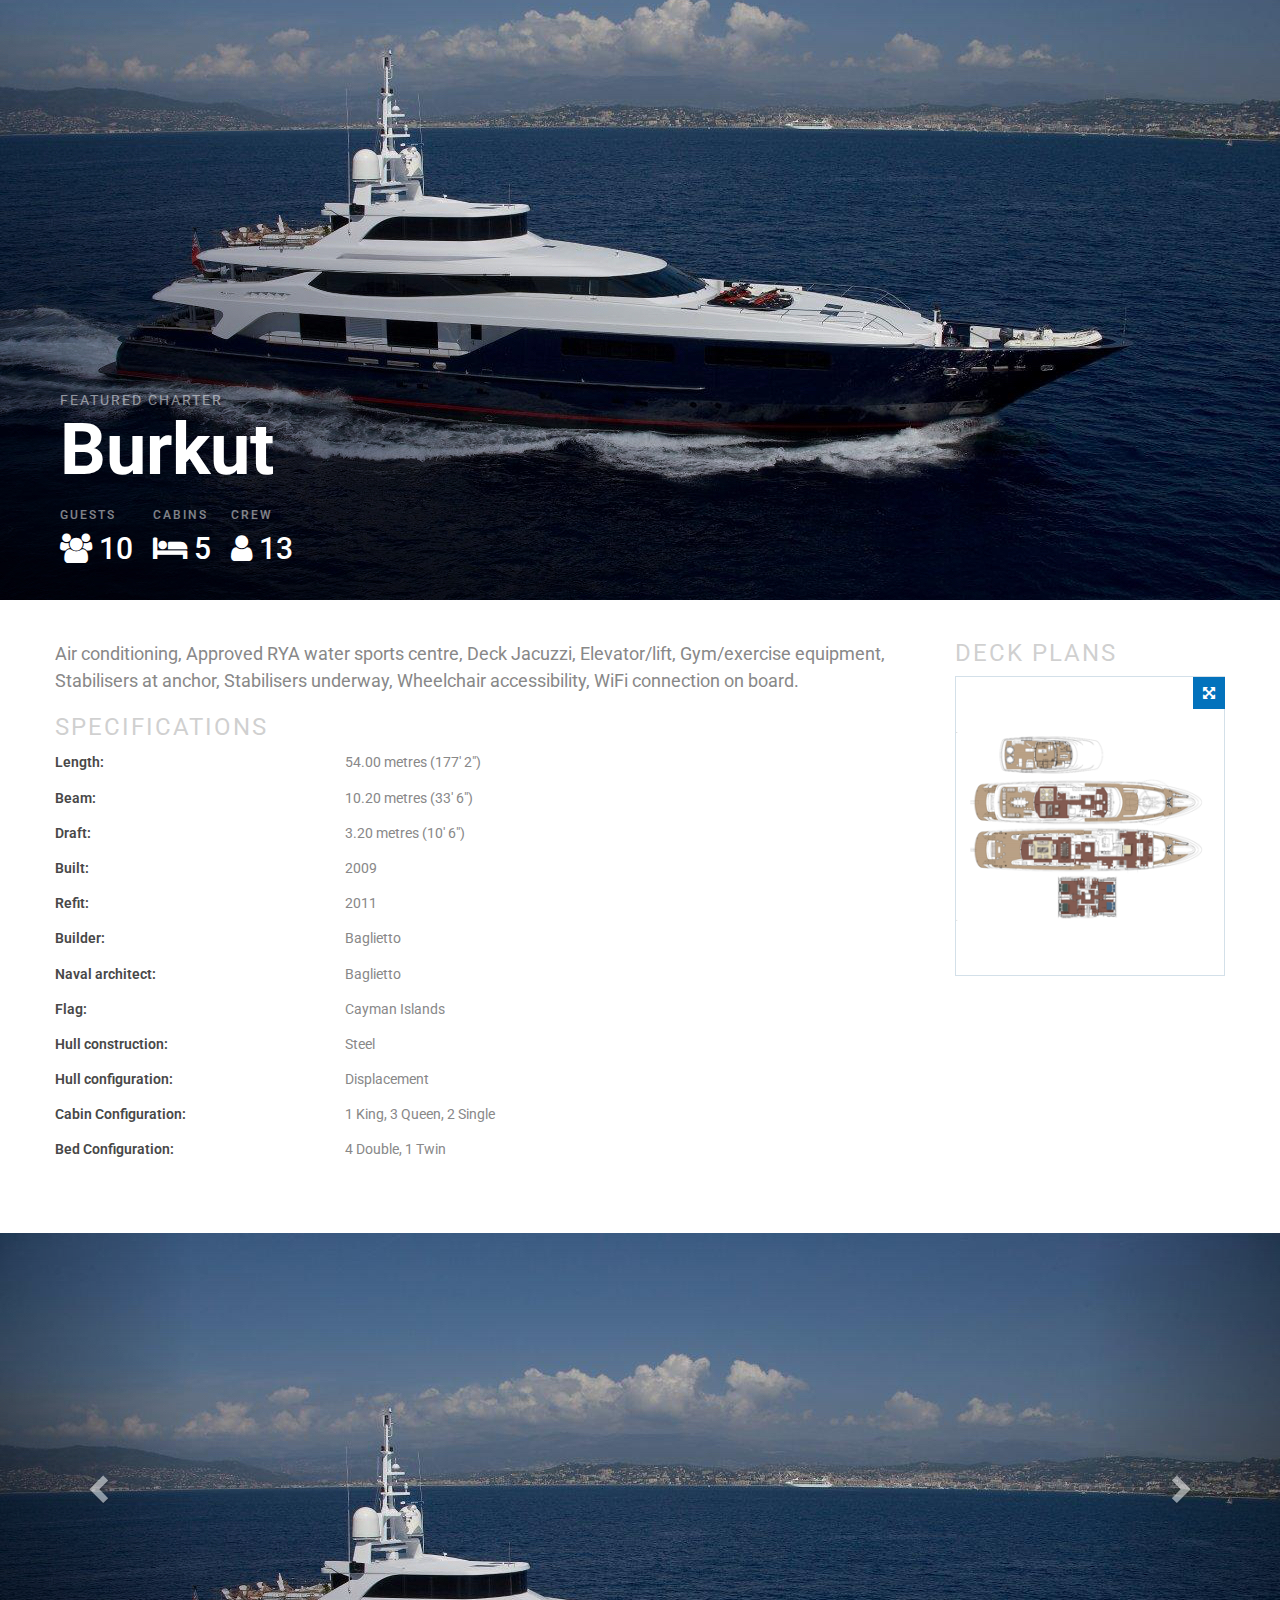
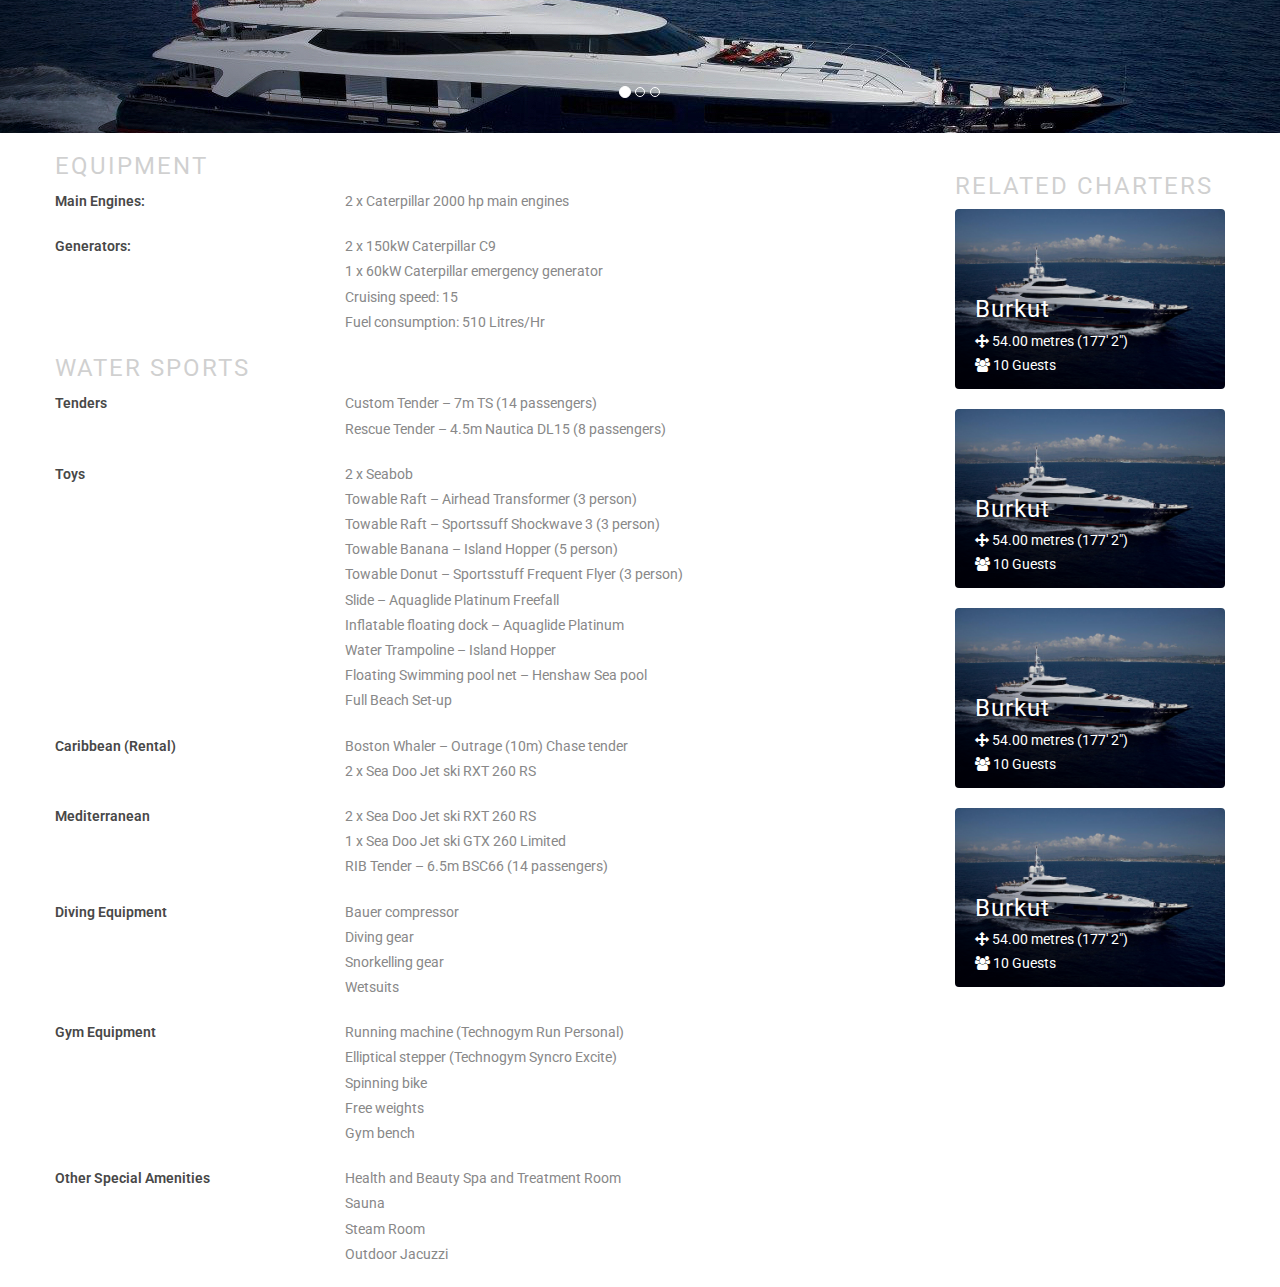
==== _templates/charter/index.html @ b72904b6 "charter pages" ====
<!DOCTYPE html>
 <html lang="en">
<head>
    <meta charset="UTF-8">
    <title>Charter</title>
    <link rel="stylesheet" href="https://maxcdn.bootstrapcdn.com/bootstrap/3.3.7/css/bootstrap.min.css" integrity="sha384-BVYiiSIFeK1dGmJRAkycuHAHRg32OmUcww7on3RYdg4Va+PmSTsz/K68vbdEjh4u" crossorigin="anonymous">
    <link rel="stylesheet" href="style.css">
    <link rel="stylesheet" href="https://maxcdn.bootstrapcdn.com/font-awesome/4.7.0/css/font-awesome.min.css">
    <link href="https://fonts.googleapis.com/css?family=Roboto" rel="stylesheet">
</head>
<body>
    <div class="charter-hero-clear">
      <div class="charter-hero-wrapper">
           <div class="charter-hero">
               <p>FEATURED CHARTER</p>
               <h1>Burkut</h1>
           </div>
           <div style="charter-hero-info">
               <div class="hero-info-data">
                   <h6>GUESTS</h6>
                   <h2><i class="fa fa-users" aria-hidden="true"></i> 10</h2>
               </div>
               <div class="hero-info-data">
                   <h6>CABINS</h6>
                   <h2><i class="fa fa-bed" aria-hidden="true"></i> 5</h2>
               </div>
               <div class="hero-info-data">
                   <h6>CREW</h6>
                   <h2><i class="fa fa-user" aria-hidden="true"></i> 13</h2>
               </div>
           </div>
       </div>
   </div>
    <div class="charter-hero-image">
        <img src="_assets/charter_hero.jpg">
    </div>
    <div class="row charter-wrapper" style="padding-bottom:40px;">
        <div class="col-md-9 col-sm-8"> 
            <p class="charter-intro">Air conditioning, Approved RYA water sports centre, Deck Jacuzzi, Elevator/lift, Gym/exercise equipment, Stabilisers at anchor, Stabilisers underway, Wheelchair accessibility, WiFi 
                connection on board.
            </p>
            <h3>SPECIFICATIONS</h3>
            <div class="col-md-4 col-xs-6 charter-table-title p-0">
                <p>Length:</p>
                <p>Beam:</p>
                <p>Draft:</p>
                <p>Built:</p>
                <p>Refit:</p>
                <p>Builder:</p>
                <p>Naval architect:</p>
                <p>Flag:</p>
                <p>Hull construction:</p>
                <p>Hull configuration:</p>
                <p>Cabin Configuration:</p>
                <p>Bed Configuration:</p>
            </div>
            <div class="col-md-4 col-xs-6 charter-table-data p-0">
                <p>54.00 metres (177' 2")</p>
                <p>10.20 metres (33' 6")</p>
                <p>3.20 metres (10' 6")</p>
                <p>2009</p>
                <p>2011</p>
                <p>Baglietto</p>
                <p>Baglietto</p>
                <p>Cayman Islands</p>
                <p>Steel</p>
                <p>Displacement</p>
                <p>1 King, 3 Queen, 2 Single</p>
                <p>4 Double, 1 Twin</p>
            </div>
        </div>
        <div class="col-md-3 col-sm-4 charter-sidebar">
            <h3>DECK PLANS</h3>
            <div style="width:100%;height:300px;border:1px solid #D3E0E9;">
                <div style="height:32px;width:32px;background:#0372BC;position:absolute;right:15px;padding:6px 10px;color:#fff;">
                    <i class="fa fa-arrows-alt" aria-hidden="true"></i>
               </div>
                <img src="_assets/deckplan_sm.png" style="height:100%;width:100%;object-fit:contain;">
            </div>
        </div>
    </div>
    <div class="" style="background:black;">
        <div id="carousel-example-generic" class="carousel slide img-responsive" data-ride="carousel" style="overflow:hidden;max-height:600px;">
            <!-- Indicators -->
            <ol class="carousel-indicators">
                <li data-target="#carousel-example-generic" data-slide-to="0" class="active"></li>
                <li data-target="#carousel-example-generic" data-slide-to="1"></li>
                <li data-target="#carousel-example-generic" data-slide-to="2"></li>
            </ol>

            <!-- Wrapper for slides -->
            <div class="carousel-inner" role="listbox">
                <div class="item active">
                    <img src="_assets/charter_hero.jpg" alt="...">
                    <div class="carousel-caption">
                    </div>
                </div>
                <div class="item">
                    <img src="_assets/charter_hero.jpg" alt="...">
                    <div class="carousel-caption">
                    </div>
                </div>
                <div class="item">
                    <img src="_assets/charter_hero.jpg" alt="...">
                    <div class="carousel-caption">
                    </div>
                </div>
            </div>

            <!-- Controls -->
            <a class="left carousel-control" href="#carousel-example-generic" role="button" data-slide="prev">
                <span class="glyphicon glyphicon-chevron-left" aria-hidden="true"></span>
                <span class="sr-only">Previous</span>
            </a>
            <a class="right carousel-control" href="#carousel-example-generic" role="button" data-slide="next">
                <span class="glyphicon glyphicon-chevron-right" aria-hidden="true"></span>
                <span class="sr-only">Next</span>
            </a>
        </div>
    </div>
    <div class="row charter-wrapper">
        <div class="col-md-9 col-sm-8">
            <h3>EQUIPMENT</h3>
            
            <div class="col-md-4 col-sm-6 p-0">
                <p class="charter-table-title">Main Engines:</p>
            </div>
            <div class="col-md-8 col-sm-6 p-0">
                <p class="charter-table-data">2 x Caterpillar 2000 hp main engines</p>
            </div>
            
            <div class="col-md-4 col-sm-6 p-0">
                <p class="charter-table-title">Generators:</p>
            </div>
            <div class="col-md-8 col-sm-6 p-0">
                <p class="charter-table-data">
                    2 x 150kW Caterpillar C9<br> 
                    1 x 60kW Caterpillar emergency generator<br>
                    Cruising speed: 15<br>
                    Fuel consumption: 510 Litres/Hr
                </p>
            </div>
            
            <h3>WATER SPORTS</h3>
            <div class="col-md-4 col-sm-6 p-0">
                <p class="charter-table-title">Tenders</p>
            </div>
            <div class="col-md-8 col-sm-6 p-0">
                <p class="charter-table-data">
                    Custom Tender – 7m TS (14 passengers)<br>
                    Rescue Tender – 4.5m Nautica DL15 (8 passengers)
                </p>
            </div>
            
            <div class="col-md-4 col-sm-6 p-0">
                <p class="charter-table-title">Toys</p>
            </div>
            <div class="col-md-8 col-sm-6 p-0">
                <p class="charter-table-data">
                    2 x Seabob<br>
                    Towable Raft – Airhead Transformer (3 person)<br>
                    Towable Raft – Sportssuff Shockwave 3 (3 person)<br>
                    Towable Banana – Island Hopper (5 person)<br>
                    Towable Donut – Sportsstuff Frequent Flyer (3 person)<br>
                    Slide – Aquaglide Platinum Freefall<br>
                    Inflatable floating dock – Aquaglide Platinum<br>
                    Water Trampoline – Island Hopper<br>
                    Floating Swimming pool net – Henshaw Sea pool<br>
                    Full Beach Set-up
                </p>
            </div>
            
            <div class="col-md-4 col-sm-6 p-0">
                <p class="charter-table-title">Caribbean (Rental)</p>
            </div>
            <div class="col-md-8 col-sm-6 p-0">
                <p class="charter-table-data">
                    Boston Whaler – Outrage (10m) Chase tender<br>
                    2 x Sea Doo Jet ski RXT 260 RS
                </p>
            </div>
            
            <div class="col-md-4 col-sm-6 p-0">
                <p class="charter-table-title">Mediterranean</p>
            </div>
            <div class="col-md-8 col-sm-6 p-0">
                <p class="charter-table-data">
                    2 x Sea Doo Jet ski RXT 260 RS<br>
                    1 x Sea Doo Jet ski GTX 260 Limited<br>
                    RIB Tender – 6.5m BSC66 (14 passengers)
                </p>
            </div>
            
            <div class="col-md-4 col-sm-6 p-0">
                <p class="charter-table-title">Diving Equipment</p>
            </div>
            <div class="col-md-8 col-sm-6 p-0">
                <p class="charter-table-data">
                    Bauer compressor<br>
                    Diving gear<br>
                    Snorkelling gear<br>
                    Wetsuits
                </p>
            </div>
            
            <div class="col-md-4 col-sm-6 p-0">
                <p class="charter-table-title">Gym Equipment</p>
            </div>
            <div class="col-md-8 col-sm-6 p-0">
                <p class="charter-table-data">
                    Running machine (Technogym Run Personal)<br>
                    Elliptical stepper (Technogym Syncro Excite)<br>
                    Spinning bike<br>
                    Free weights<br>
                    Gym bench
                </p>
            </div>
            
            <div class="col-md-4 col-sm-6 p-0">
                <p class="charter-table-title">Other Special Amenities</p>
            </div>
            <div class="col-md-8 col-sm-6 p-0">
                <p class="charter-table-data">
                    Health and Beauty Spa and Treatment Room<br>
                    Sauna<br>
                    Steam Room<br>
                    Outdoor Jacuzzi
                </p>
            </div>

            
        </div>
        <div class="col-md-3 col-sm-4 charter-sidebar">
            <h3>RELATED CHARTERS</h3>
            <div class="related-charter col-md-12 col-xs-12 p-0">
                <div class="related-charter-info">
                    <h3>Burkut</h3>
                    <p><i class="fa fa-arrows" aria-hidden="true"></i> 54.00 metres (177' 2")</p>
                    <p><i class="fa fa-users" aria-hidden="true"></i> 10 Guests</p>
                </div>
                <img src="_assets/charter_hero.jpg" style="width:100%;height:100%;object-fit:contain;border-radius:4px;">
            </div>
            <div class="related-charter col-md-12 col-xs-12 p-0">
                <div class="related-charter-info">
                    <h3>Burkut</h3>
                    <p><i class="fa fa-arrows" aria-hidden="true"></i> 54.00 metres (177' 2")</p>
                    <p><i class="fa fa-users" aria-hidden="true"></i> 10 Guests</p>
                </div>
                <img src="_assets/charter_hero.jpg" style="width:100%;height:100%;object-fit:contain;border-radius:4px;">
            </div>
            <div class="related-charter col-md-12 col-xs-12 p-0">
                <div class="related-charter-info">
                    <h3>Burkut</h3>
                    <p><i class="fa fa-arrows" aria-hidden="true"></i> 54.00 metres (177' 2")</p>
                    <p><i class="fa fa-users" aria-hidden="true"></i> 10 Guests</p>
                </div>
                <img src="_assets/charter_hero.jpg" style="width:100%;height:100%;object-fit:contain;border-radius:4px;">
            </div>
            <div class="related-charter col-md-12 col-xs-12 p-0">
                <div class="related-charter-info">
                    <h3>Burkut</h3>
                    <p><i class="fa fa-arrows" aria-hidden="true"></i> 54.00 metres (177' 2")</p>
                    <p><i class="fa fa-users" aria-hidden="true"></i> 10 Guests</p>
                </div>
                <img src="_assets/charter_hero.jpg" style="width:100%;height:100%;object-fit:contain;border-radius:4px;">
            </div>
        </div>
    </div>
    
    
    <script>
        $('.carousel').carousel()
    </script>
    <script src="js/jquery-3.1.1.min.js"></script>
    <script src="js/bootstrap.min.js"></script>
    
</body>
</html>
---- _templates/charter/style.css ----
body{
    font-family: 'Roboto', sans-serif;
}
.charter-hero-clear{
    position: absolute;
    width:1200px;
    left: 50%;
    transform: translate(-50%, 0);
}
.charter-hero-wrapper{
    position:relative;
    float:left;
    margin:0 auto;
    margin-top:390px;
    padding-left:20px;
}
.charter-wrapper {
    max-width:1200px;
    margin:0 auto;
    clear:both;
}
@media screen and (max-width: 1200px) {
    .charter-hero-clear {
        left:auto;
        transform: none;
    }
}
.charter-hero-image{
    height:600px;
}
.charter-hero-image img{
    height:100%;
    width:100%;
    object-fit: cover;
   
}
.charter-hero {
    color:#fff;
}
.charter-hero p{
    opacity: .5;
    letter-spacing: 2px;
}
.charter-hero h1{
    font-size:72px;
    margin-top:-10px;
    font-weight:700;
}
.hero-info-data h6{
    margin-bottom:-10px;
    opacity: .5;
    letter-spacing: 2px;
}
.hero-info-data {
    color:#fff;
    float:left;
    margin-right:20px;
}
.charter-sidebar{
    padding-top:20px;
}

.charter-table-title{
    font-weight:600;
    color:#484848;
    line-height: 1.8;
}

.charter-table-data{
    color:#888;
    line-height: 1.8;
    margin-bottom:20px;
}
.charter-intro {
    font-size:18px;
    color:#888;
    line-height: 1.5;
    margin-top:40px;
}

.charter-wrapper h3{
    font-size:24px;
    color:#484848;
    opacity: .25;
    font-weight:400;
    letter-spacing: 2px;
}
.charter-about-title{
    color:#484848;
    font-weight:600;
    margin-bottom:-0px;
}
.p-0 {
    padding:0px !important;
}
.carousel-inner{
    max-height:500px;
}
.carousel-inner .item img{
    height:100%;
    width:100%;
    object-fit: contain;
}







.related-charter{
    float: left;
    position: relative;
    margin-bottom:20px;
    max-height:300px;
    overflow:hidden;
}
.related-charter-info{
    position:absolute;
    color:#fff;
    bottom:10px;
    margin-left:20px;
}
.related-charter-info h3{
    color:#fff;
    opacity: 1;
    letter-spacing: 1px;
    margin-bottom:8px;
}
.related-charter-info p{
    margin-bottom:4px;
}
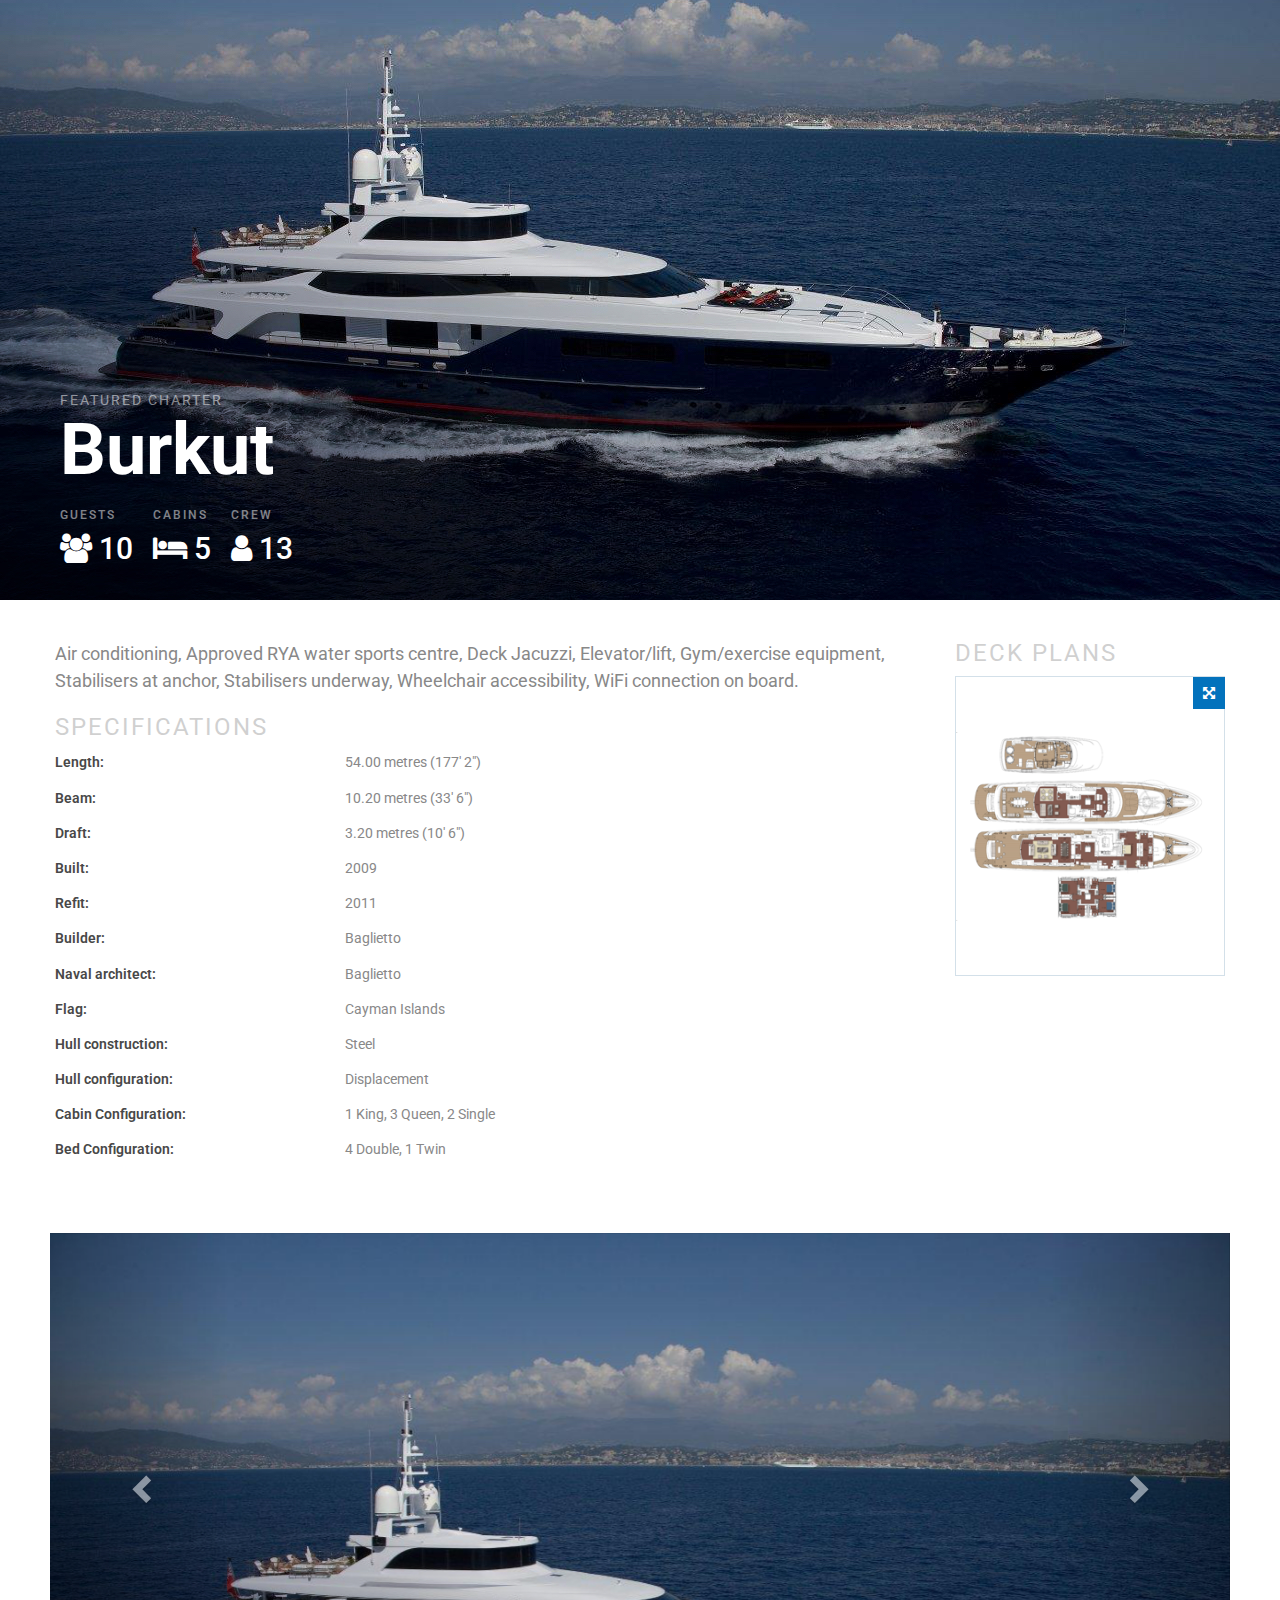
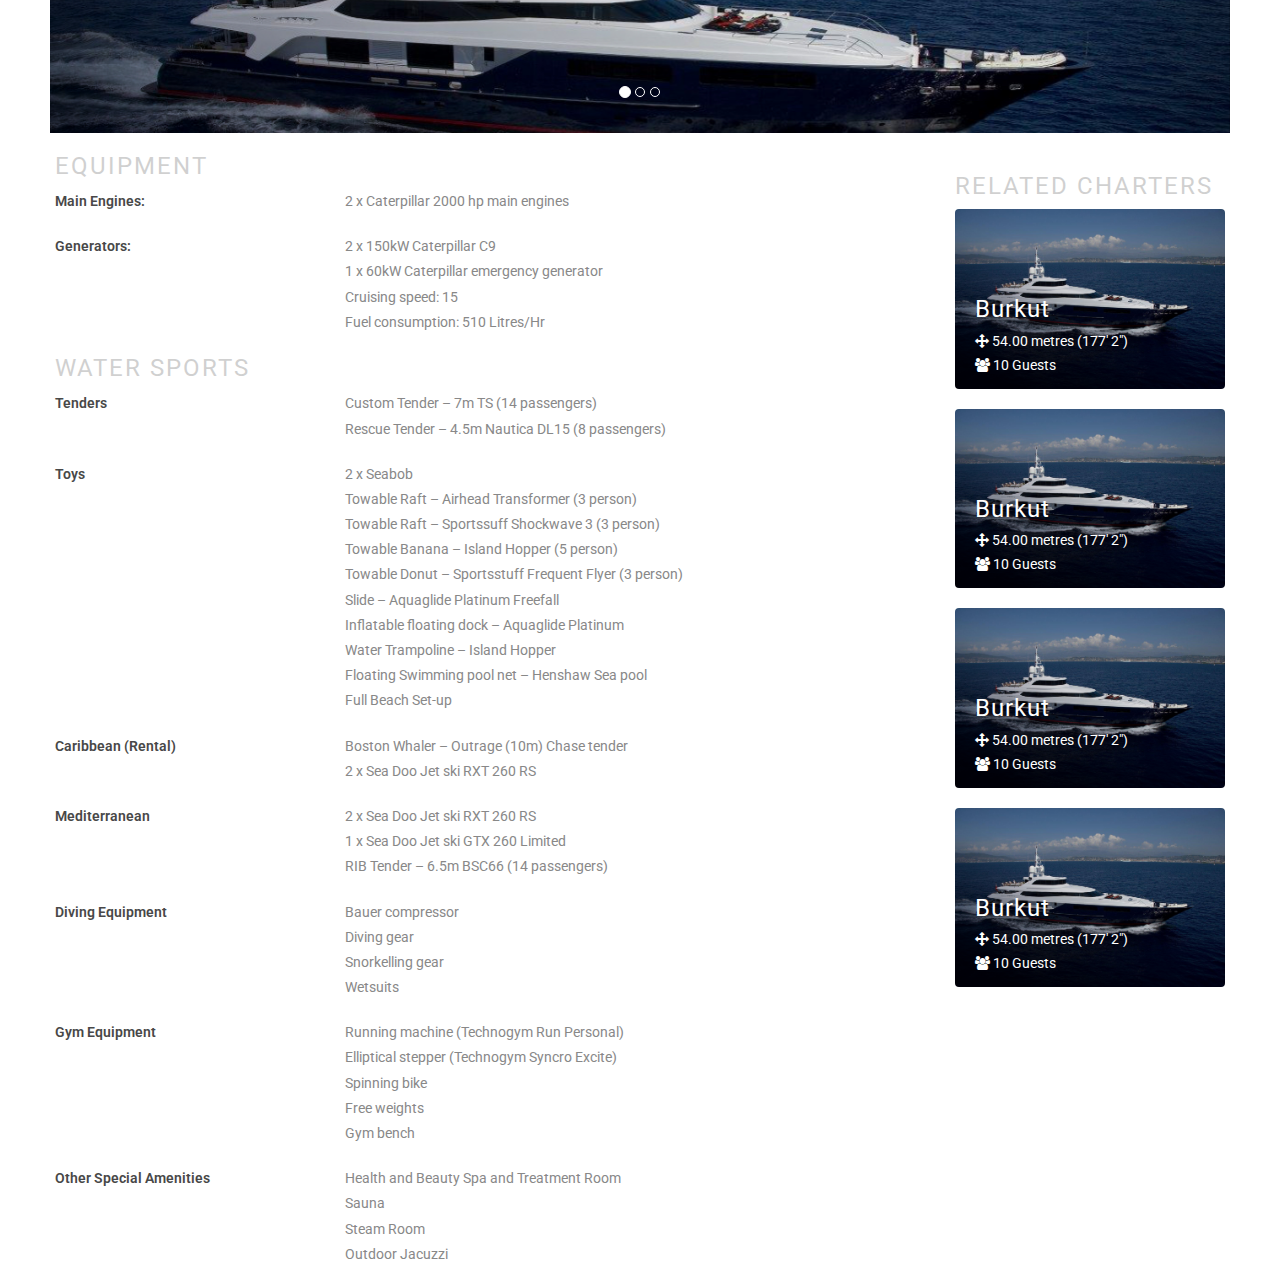
==== commit e0e19cfe: "added deckplan / max-width slider" ====
--- a/_templates/charter/index.html
+++ b/_templates/charter/index.html
@@ -72,14 +72,14 @@
         <div class="col-md-3 col-sm-4 charter-sidebar">
             <h3>DECK PLANS</h3>
             <div style="width:100%;height:300px;border:1px solid #D3E0E9;">
-                <div style="height:32px;width:32px;background:#0372BC;position:absolute;right:15px;padding:6px 10px;color:#fff;">
+                <div class="deckplan-expand" data-toggle="modal" data-target="#myModal">
                     <i class="fa fa-arrows-alt" aria-hidden="true"></i>
                </div>
                 <img src="_assets/deckplan_sm.png" style="height:100%;width:100%;object-fit:contain;">
             </div>
         </div>
     </div>
-    <div class="" style="background:black;">
+    <div class="" style="background:black;max-width:1180px;margin:0 auto;">
         <div id="carousel-example-generic" class="carousel slide img-responsive" data-ride="carousel" style="overflow:hidden;max-height:600px;">
             <!-- Indicators -->
             <ol class="carousel-indicators">
@@ -267,6 +267,13 @@
         </div>
     </div>
     
+
+    <!-- Modal -->
+    <div class="modal fade" id="myModal" tabindex="-1" role="dialog" aria-labelledby="myModalLabel">
+        <i class="fa fa-times fa-3x" aria-hidden="true" data-dismiss="modal" style="color:#fff;right:20px;top:20px;position:absolute;cursor:pointer;"></i>
+        <img src="_assets/deckplan.jpg" style="width:100%;height:100%;object-fit:contain;border-radius:4px;padding:30px;">
+    </div>
+    
     
     <script>
         $('.carousel').carousel()
--- a/_templates/charter/style.css
+++ b/_templates/charter/style.css
@@ -23,6 +23,8 @@
     .charter-hero-clear {
         left:auto;
         transform: none;
+        overflow-x:hidden;
+        max-width:100%;
     }
 }
 .charter-hero-image{
@@ -101,7 +103,16 @@
     width:100%;
     object-fit: contain;
 }
-
+.deckplan-expand {
+    height:32px;
+    width:32px;
+    background:#0372BC;
+    position:absolute;
+    right:15px;
+    padding:6px 10px;
+    color:#fff;
+    cursor: pointer;
+}
 
 
 
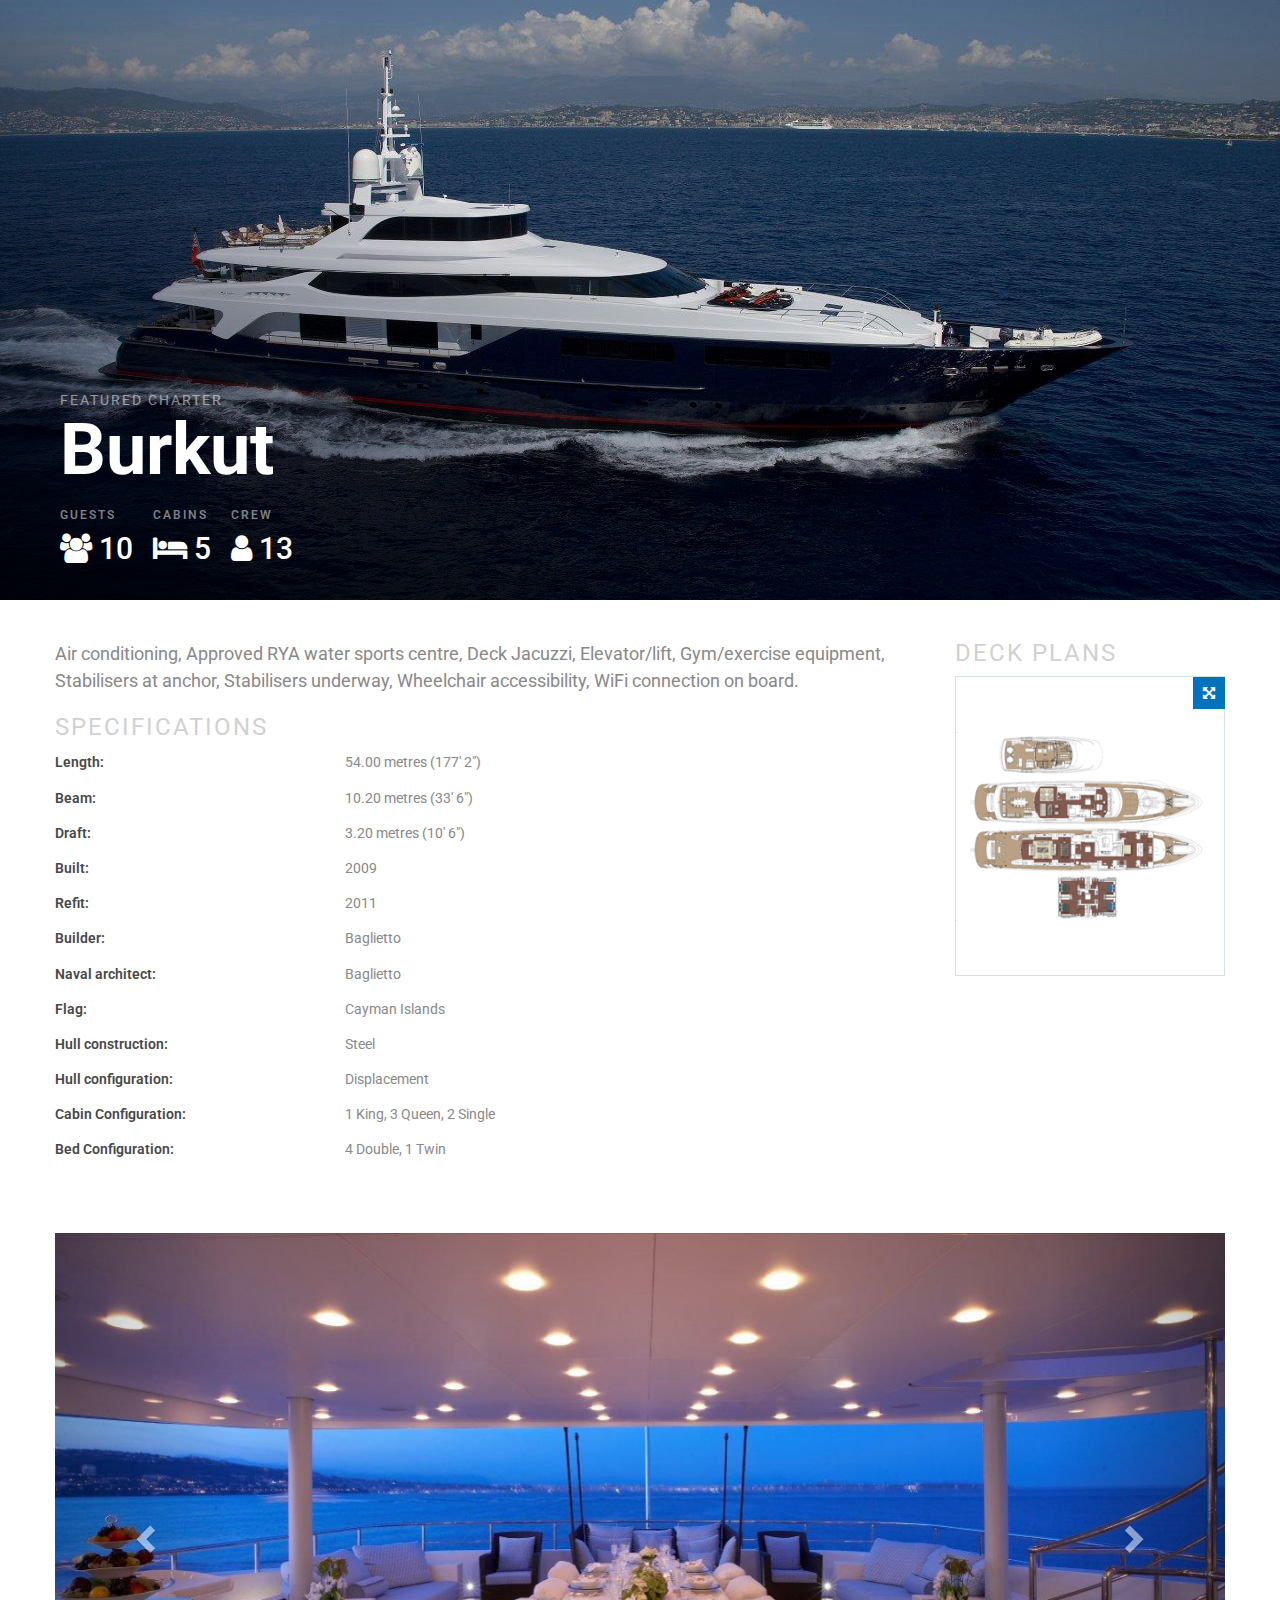
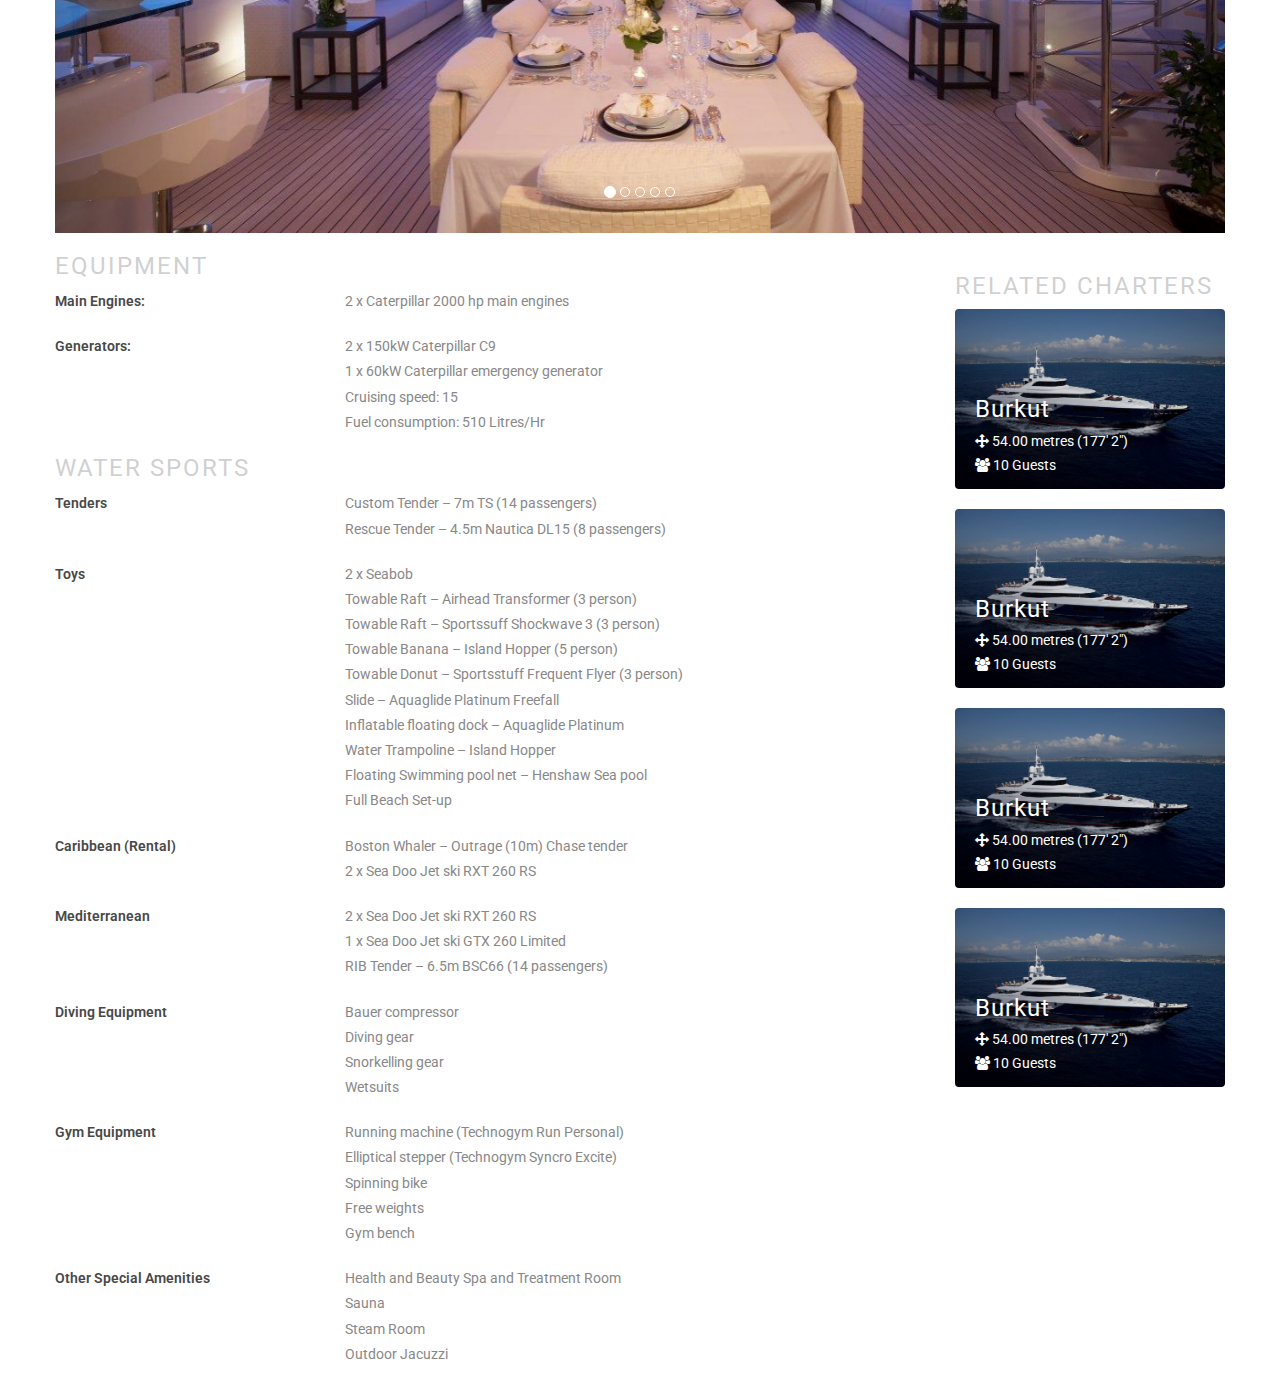
==== commit 040ae831: "updated css" ====
--- a/_templates/charter/index.html
+++ b/_templates/charter/index.html
@@ -79,29 +79,41 @@
             </div>
         </div>
     </div>
-    <div class="" style="background:black;max-width:1180px;margin:0 auto;">
-        <div id="carousel-example-generic" class="carousel slide img-responsive" data-ride="carousel" style="overflow:hidden;max-height:600px;">
+    <div class="" style="background:black;max-width:1170px;margin:0 auto;">
+        <div id="carousel-example-generic" class="carousel slide img-responsive" data-ride="carousel" style="overflow:hidden;">
             <!-- Indicators -->
             <ol class="carousel-indicators">
                 <li data-target="#carousel-example-generic" data-slide-to="0" class="active"></li>
                 <li data-target="#carousel-example-generic" data-slide-to="1"></li>
                 <li data-target="#carousel-example-generic" data-slide-to="2"></li>
+                <li data-target="#carousel-example-generic" data-slide-to="3"></li>
+                <li data-target="#carousel-example-generic" data-slide-to="4"></li>
             </ol>
 
             <!-- Wrapper for slides -->
             <div class="carousel-inner" role="listbox">
                 <div class="item active">
-                    <img src="_assets/charter_hero.jpg" alt="...">
-                    <div class="carousel-caption">
-                    </div>
-                </div>
-                <div class="item">
-                    <img src="_assets/charter_hero.jpg" alt="...">
-                    <div class="carousel-caption">
-                    </div>
-                </div>
-                <div class="item">
-                    <img src="_assets/charter_hero.jpg" alt="...">
+                    <img src="_assets/charter_01.jpg" alt="...">
+                    <div class="carousel-caption">
+                    </div>
+                </div>
+                <div class="item">
+                    <img src="_assets/charter_02.jpg" alt="...">
+                    <div class="carousel-caption">
+                    </div>
+                </div>
+                <div class="item">
+                    <img src="_assets/charter_03.jpg" alt="...">
+                    <div class="carousel-caption">
+                    </div>
+                </div>
+                <div class="item">
+                    <img src="_assets/charter_04.jpg" alt="...">
+                    <div class="carousel-caption">
+                    </div>
+                </div>
+                <div class="item">
+                    <img src="_assets/charter_05.jpg" alt="...">
                     <div class="carousel-caption">
                     </div>
                 </div>
--- a/_templates/charter/style.css
+++ b/_templates/charter/style.css
@@ -96,7 +96,7 @@
     padding:0px !important;
 }
 .carousel-inner{
-    max-height:500px;
+    max-height:600px;
 }
 .carousel-inner .item img{
     height:100%;
@@ -113,11 +113,6 @@
     color:#fff;
     cursor: pointer;
 }
-
-
-
-
-
 
 .related-charter{
     float: left;
